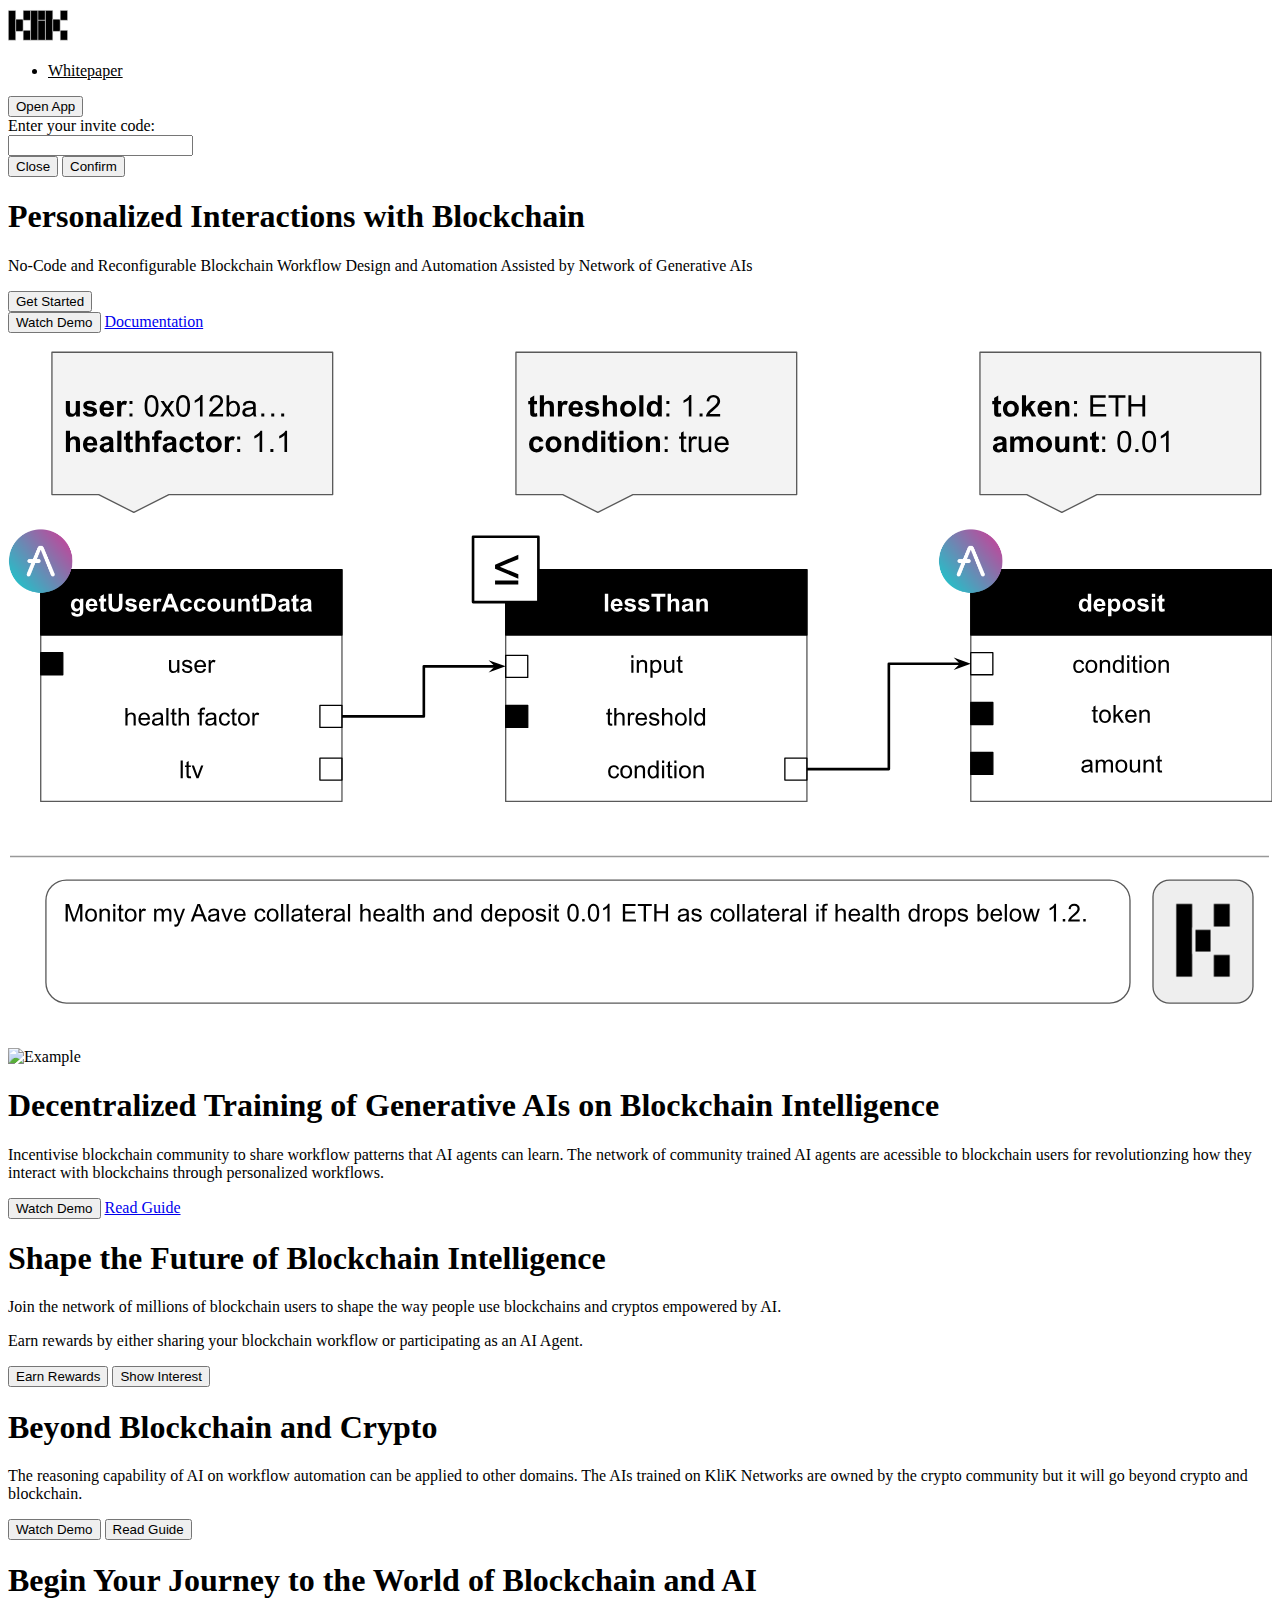
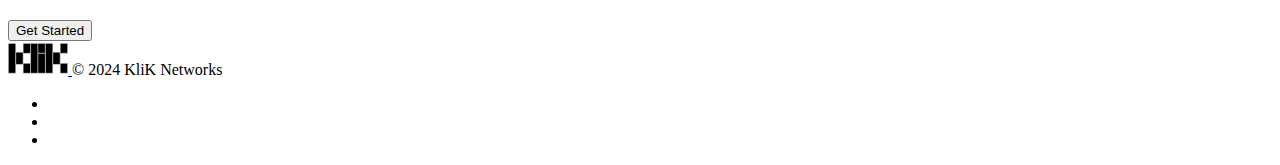
==== index.html @ 8d8f2c4b "home page" ====
<!DOCTYPE html>
<html>
<head>
    <title>KliK Networks</title>
    <link rel="icon" type="image/x-icon" href="/images/favicon.ico">
    <link href="https://cdn.jsdelivr.net/npm/bootstrap@5.3.2/dist/css/bootstrap.min.css" rel="stylesheet" integrity="sha384-T3c6CoIi6uLrA9TneNEoa7RxnatzjcDSCmG1MXxSR1GAsXEV/Dwwykc2MPK8M2HN" crossorigin="anonymous">
    <link rel="stylesheet" href="css/style.css">
    <script src="https://code.jquery.com/jquery-3.6.0.min.js"></script>
    <script src="https://cdn.jsdelivr.net/npm/bootstrap@5.3.2/dist/js/bootstrap.bundle.min.js" integrity="sha384-C6RzsynM9kWDrMNeT87bh95OGNyZPhcTNXj1NW7RuBCsyN/o0jlpcV8Qyq46cDfL" crossorigin="anonymous"></script>
    <script src="https://kit.fontawesome.com/2884fdf7a1.js" crossorigin="anonymous"></script>
</head>
<body>
  <script src="js/script.js"></script>
  <nav class="navbar sticky-top top-0 flex-md-nowrap p-3 mb-3 border-bottom d-flex flex-wrap align-items-center justify-content-center justify-content-lg-start bg-white">
    <a href="/" class="d-flex align-items-center mb-2 p-3 mb-lg-0 link-body-emphasis text-decoration-none">
      <img src="/images/logo.svg" alt="logo" width=60 />
    </a>

    <ul class="nav col-12 col-lg-auto me-lg-auto mb-2 justify-content-center mb-md-0">
      <li><a href="/whitepaper" class="nav-link px-2 fs-5 link-body-emphasis">Whitepaper</a></li>
    </ul>

    <div class="text-end">
      <button type="button" class="btn btn-dark" data-bs-toggle="modal" data-bs-target="#inviteCodeModal">Open App</button>
    </div>
  </nav>
  <main class="col-lg-9 mx-auto">
    <div class="modal fade" id="inviteCodeModal" tabindex="-1" aria-hidden="true">
      <div class="modal-dialog">
        <div class="modal-content">
          <div class="modal-body">
            <div class="mb-3">
              <label for="basic-url" class="form-label">Enter your invite code:</label>
              <div class="input-group">
                <input type="text" class="form-control" id="invite-code" aria-describedby="code-status">
              </div>
              <div class="form-text" id="code-status"></div>
            </div>
          </div>
          <div class="modal-footer">
            <button type="button" class="btn btn-secondary" data-bs-dismiss="modal">Close</button>
            <button type="button" class="btn btn-dark" onclick="openApp()">Confirm</button>
          </div>
        </div>
      </div>
    </div>
    <!-- Modal -->
    <div class="row p-2 bg-body-tertiary rounded-3">
      <div class="col-md-6">
        <div class="h-100 py-5 my-4">
          <div class="h-100 container-fluid py-5">
            <h1 class="display-6 fw-bold">Personalized Interactions with Blockchain</h1>
            <p class="col-md-12 fs-3 mb-4">No-Code and Reconfigurable Blockchain Workflow Design and Automation Assisted by Network of Generative AIs</p>
            <div class="mb-2">
              <button type="button" class="btn btn-dark w-50" data-bs-toggle="modal" data-bs-target="#inviteCodeModal">Get Started</button>
            </div>
            <div>
              <button class="btn btn-outline-dark btn btn-sm w-25" type="button">Watch Demo</button>
              <a href="/whitepaper" class="btn btn-outline-dark btn-sm w-25" type="button">Documentation</a>
            </div>
          </div>
        </div>
      </div>
      <div class="col-md-6 p-0">
        <div class="h-100 mb-4">
          <div class="h-100 container-fluid my-auto d-flex align-items-center justify-content-center">
            <img class="min-vw-30" src="/images/aave.svg" alt="Example" width="100%"/>
          </div>
        </div>
      </div>
    </div>
    <div class="row bg-white">
      <div class="col-md-6 p-0">
        <div class="h-100 mb-4">
          <div class="h-100 container-fluid my-auto d-flex align-items-center justify-content-center">
            <img class="min-vw-30" src="/images/structure.svg" alt="Example" width="100%"/>
          </div>
        </div>
      </div>
      <div class="col-md-6">
        <div class="h-100 py-5 my-4">
          <div class="h-100 container-fluid py-5">
            <h1 class="display-6 fw-bold">Decentralized Training of Generative AIs on Blockchain Intelligence</h1>
            <p class="col-md-12 fs-4">Incentivise blockchain community to share workflow patterns that AI agents can learn. The network of community trained AI agents are acessible to blockchain users for revolutionzing how they interact with blockchains through personalized workflows.</p>
            <div>
              <button class="btn btn-dark btn" type="button">Watch Demo</button>
              <a href="/whitepaper#vision-tab" class="btn btn-outline-dark" type="button">Read Guide</a>
            </div>
          </div>
        </div>
      </div>
    </div>
    <div class="row bg-body-tertiary rounded-3">
      <div class="col-md-12">
        <div class="p-5 my-4">
          <div class="container-fluid py-5">
            <h1 class="display-6 fw-bold text-center">Shape the Future of Blockchain Intelligence</h1>
              <p class="col-md-12 fs-4 text-center">Join the network of millions of blockchain users to shape the way people use blockchains and cryptos empowered by AI.</p>
            <p class="col-md-12 fs-4 text-center">Earn rewards by either sharing your blockchain workflow or participating as an AI Agent.</p>
            <div class="text-center">
              <button class="btn btn-dark btn btn-lg" type="button">Earn Rewards</button>
              <button class="btn btn-outline-dark btn-lg" type="button">Show Interest</button>
            </div>
          </div>
        </div>
      </div>
    </div>
    <div class="row">
      <div class="col-md-12">
        <div class="p-5 my-4">
          <div class="container-fluid py-5">
            <h1 class="display-6 fw-bold text-center">Beyond Blockchain and Crypto</h1>
              <p class="col-md-12 fs-4 text-center">The reasoning capability of AI on workflow automation can be applied to other domains. The AIs trained on KliK Networks are owned by the crypto community but it will go beyond crypto and blockchain. </p>
            <div class="text-center">
              <button class="btn btn-dark btn btn-lg" type="button">Watch Demo</button>
              <button class="btn btn-outline-dark btn-lg" type="button">Read Guide</button>
            </div>
          </div>
        </div>
      </div>
    </div>
    <div class="row">
      <div class="col-md-12">
        <div class="p-5 my-4 text-bg-dark rounded-3">
          <div class="container-fluid py-5">
            <h1 class="display-6 fw-bold text-center">Begin Your Journey to the World of Blockchain and AI</h1>
            <div class="text-center">
              <button type="button" class="btn btn-light btn-lg" data-bs-toggle="modal" data-bs-target="#inviteCodeModal">Get Started</button>
            </div>
          </div>
        </div>
      </div>
    </div>
  </main>
  <div>
    <div class="container">
      <footer class="d-flex flex-wrap justify-content-between align-items-center py-3 my-4 border-top">
        <div class="col-md-4 d-flex align-items-center">
          <a href="/" class="mb-3 me-2 mb-md-0 text-body-secondary text-decoration-none lh-1">
            <img src="images/logo.svg" alt="logo" width=60 />
          </a>
          <span class="mb-3 mb-md-0 text-body-secondary">© 2024 KliK Networks</span>
        </div>

        <ul class="nav col-md-4 justify-content-end list-unstyled d-flex">
          <li class="fs-4 mx-1"><a class="text-body-secondary" href="#"><i class="fa-brands fa-twitter"></i></a></li>
          <li class="fs-4 mx-1"><a class="text-body-secondary" href="#"><i class="fa-brands fa-discord"></i></a></li>
          <li class="fs-4 mx-1"><a class="text-body-secondary" href="#"><i class="fa-brands fa-telegram"></i></a></li>
        </ul>
      </footer>
    </div>
  </div>
</body>
</html>
---- css/style.css ----
.nav-link {
  color: black;
}

.nav-link:hover {
  color: black;
}

.tab-pane p {
  font-size: 1.25em;
}
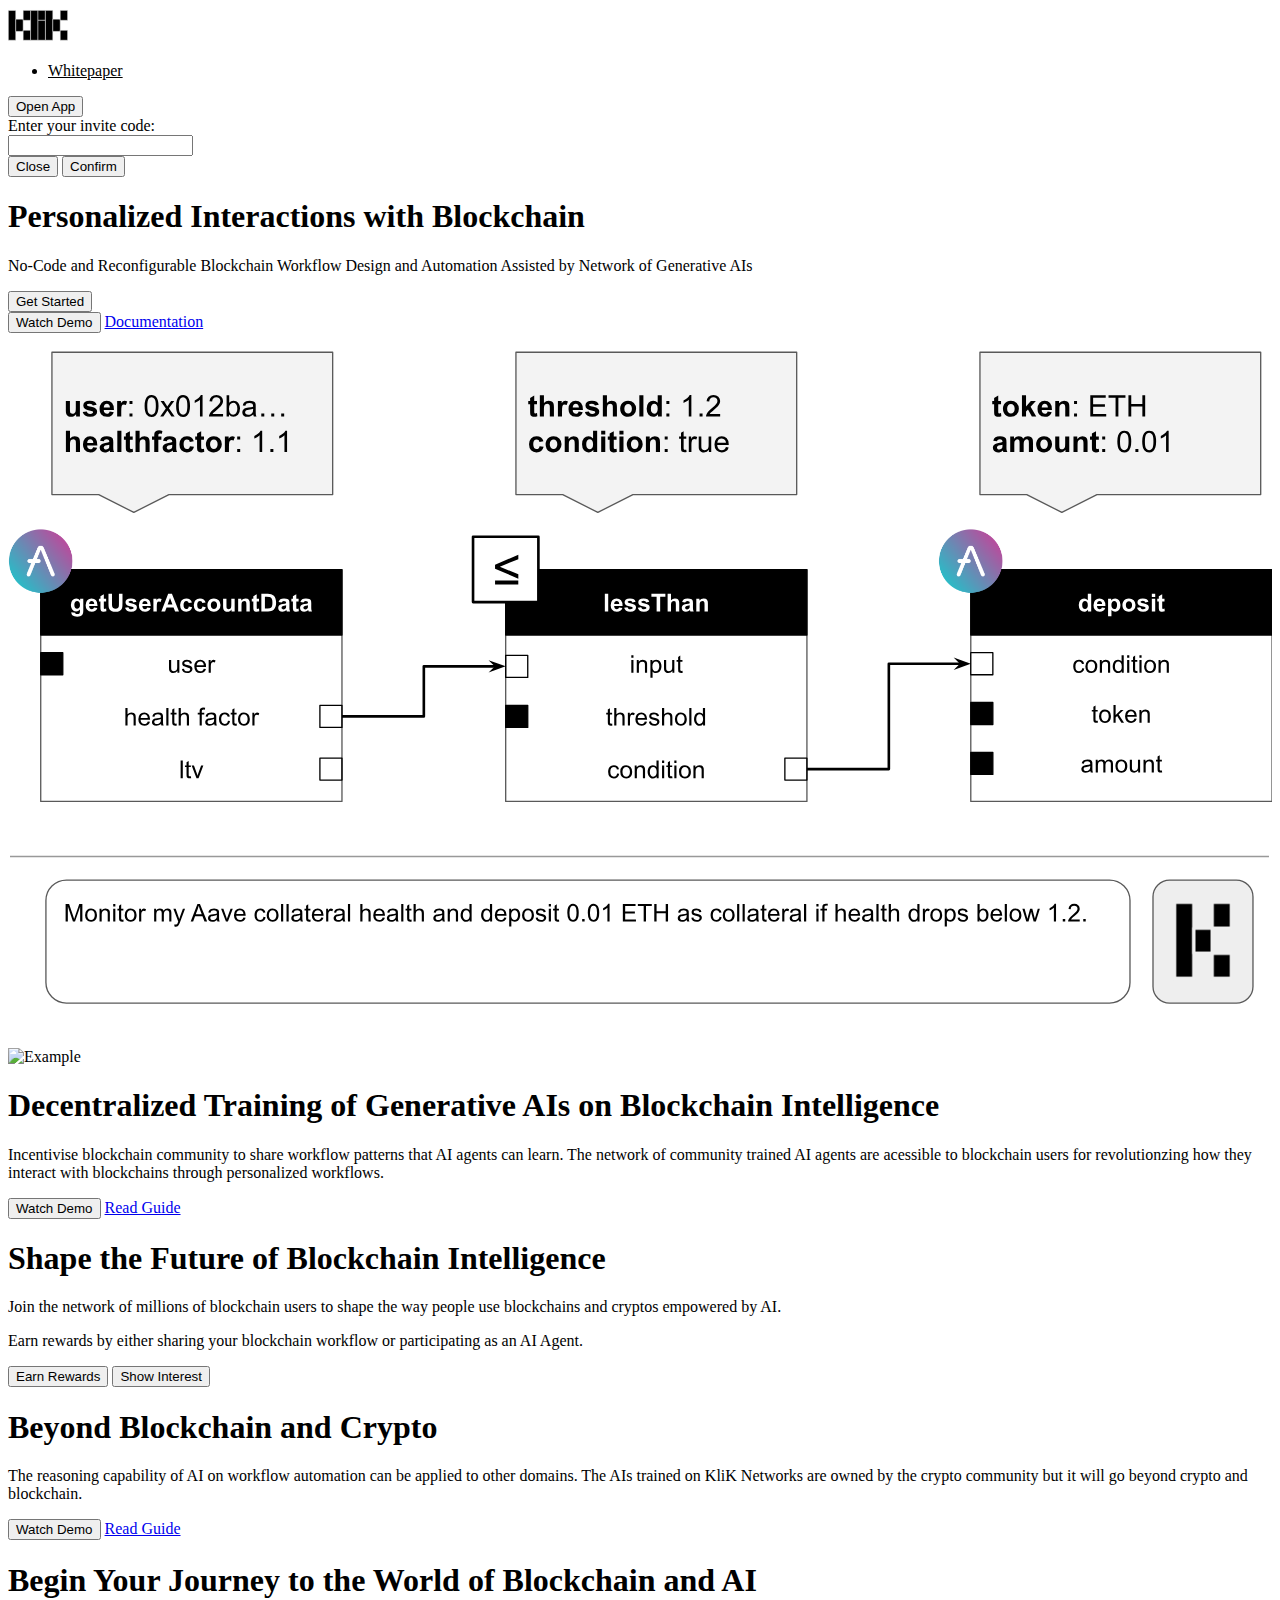
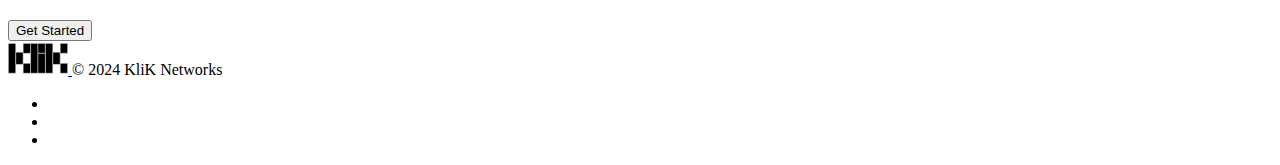
==== commit 48060893: "home page" ====
--- a/index.html
+++ b/index.html
@@ -84,7 +84,7 @@
             <p class="col-md-12 fs-4">Incentivise blockchain community to share workflow patterns that AI agents can learn. The network of community trained AI agents are acessible to blockchain users for revolutionzing how they interact with blockchains through personalized workflows.</p>
             <div>
               <button class="btn btn-dark btn" type="button">Watch Demo</button>
-              <a href="/whitepaper#vision-tab" class="btn btn-outline-dark" type="button">Read Guide</a>
+              <a href="/whitepaper#system-tab" class="btn btn-outline-dark" type="button">Read Guide</a>
             </div>
           </div>
         </div>
@@ -113,7 +113,7 @@
               <p class="col-md-12 fs-4 text-center">The reasoning capability of AI on workflow automation can be applied to other domains. The AIs trained on KliK Networks are owned by the crypto community but it will go beyond crypto and blockchain. </p>
             <div class="text-center">
               <button class="btn btn-dark btn btn-lg" type="button">Watch Demo</button>
-              <button class="btn btn-outline-dark btn-lg" type="button">Read Guide</button>
+              <a href="/whitepaper#system-tab" class="btn btn-outline-dark btn-lg" type="button">Read Guide</a>
             </div>
           </div>
         </div>
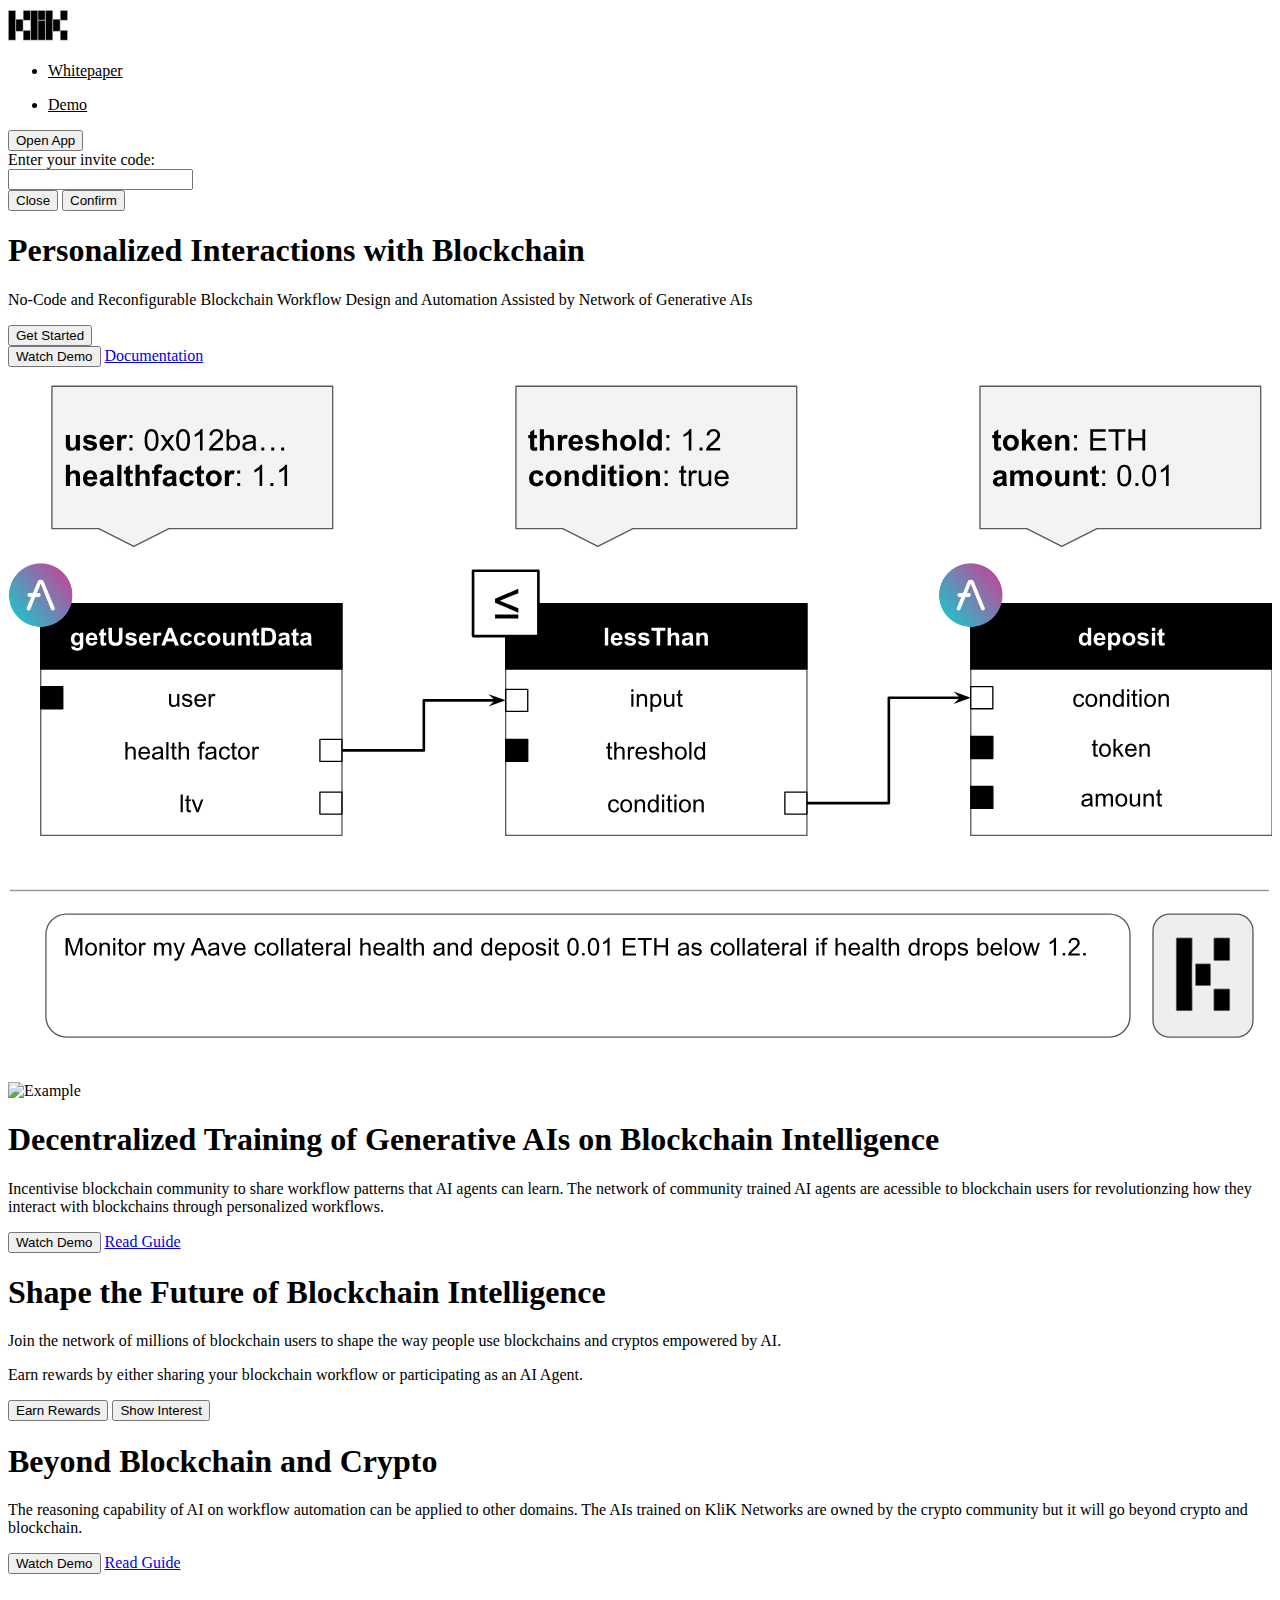
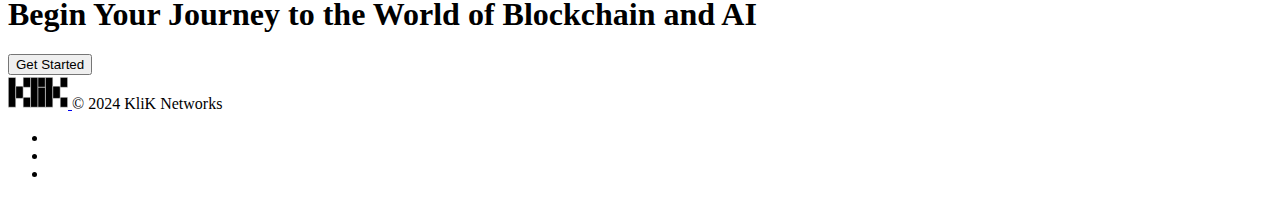
==== commit 82d16ba7: "home page" ====
--- a/index.html
+++ b/index.html
@@ -18,6 +18,9 @@
 
     <ul class="nav col-12 col-lg-auto me-lg-auto mb-2 justify-content-center mb-md-0">
       <li><a href="/whitepaper" class="nav-link px-2 fs-5 link-body-emphasis">Whitepaper</a></li>
+    </ul>
+    <ul class="nav col-12 col-lg-auto me-lg-auto mb-2 justify-content-center mb-md-0">
+      <li><a href="/demo" class="nav-link px-2 fs-5 link-body-emphasis">Demo</a></li>
     </ul>
 
     <div class="text-end">
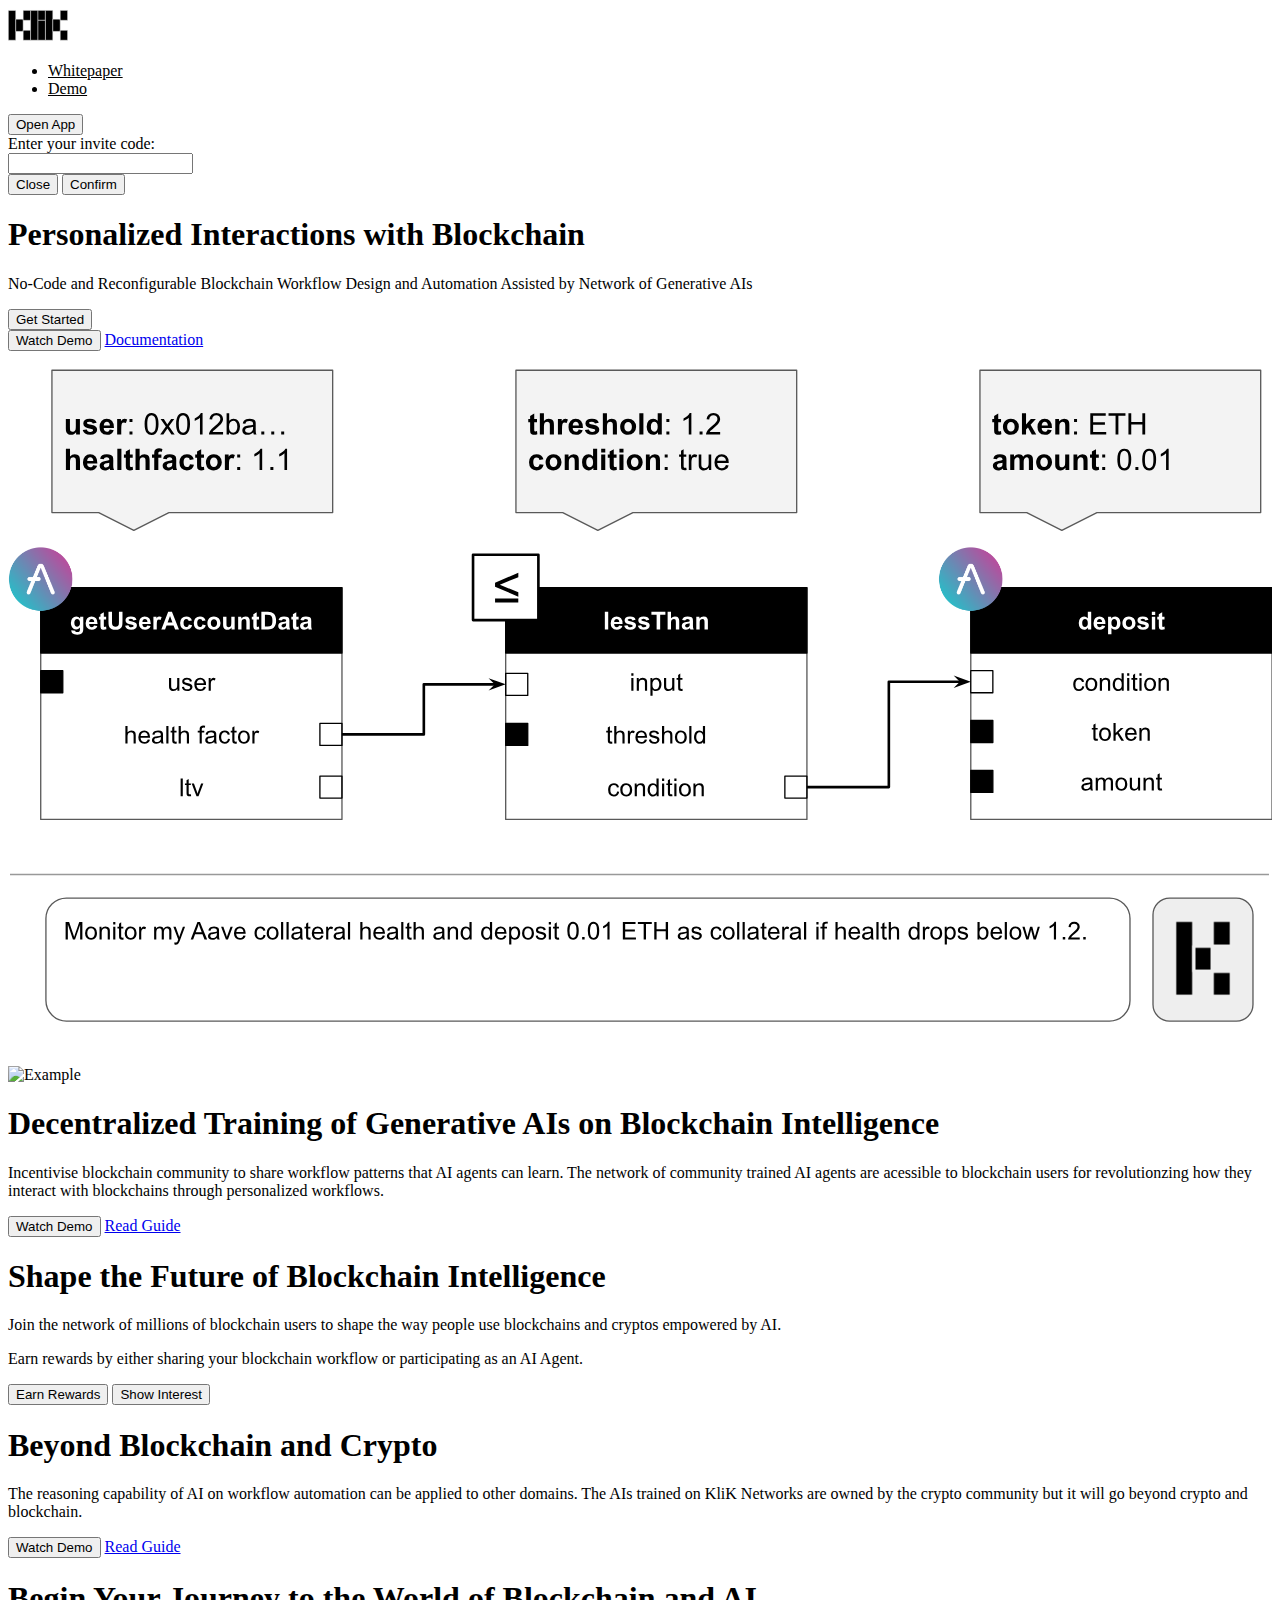
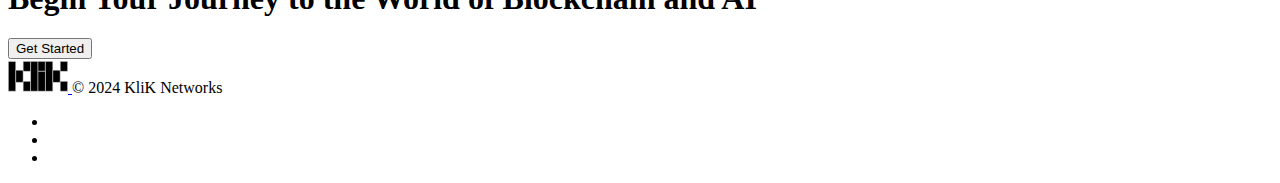
==== commit 3ff24c5d: "home page" ====
--- a/index.html
+++ b/index.html
@@ -18,8 +18,6 @@
 
     <ul class="nav col-12 col-lg-auto me-lg-auto mb-2 justify-content-center mb-md-0">
       <li><a href="/whitepaper" class="nav-link px-2 fs-5 link-body-emphasis">Whitepaper</a></li>
-    </ul>
-    <ul class="nav col-12 col-lg-auto me-lg-auto mb-2 justify-content-center mb-md-0">
       <li><a href="/demo" class="nav-link px-2 fs-5 link-body-emphasis">Demo</a></li>
     </ul>
 
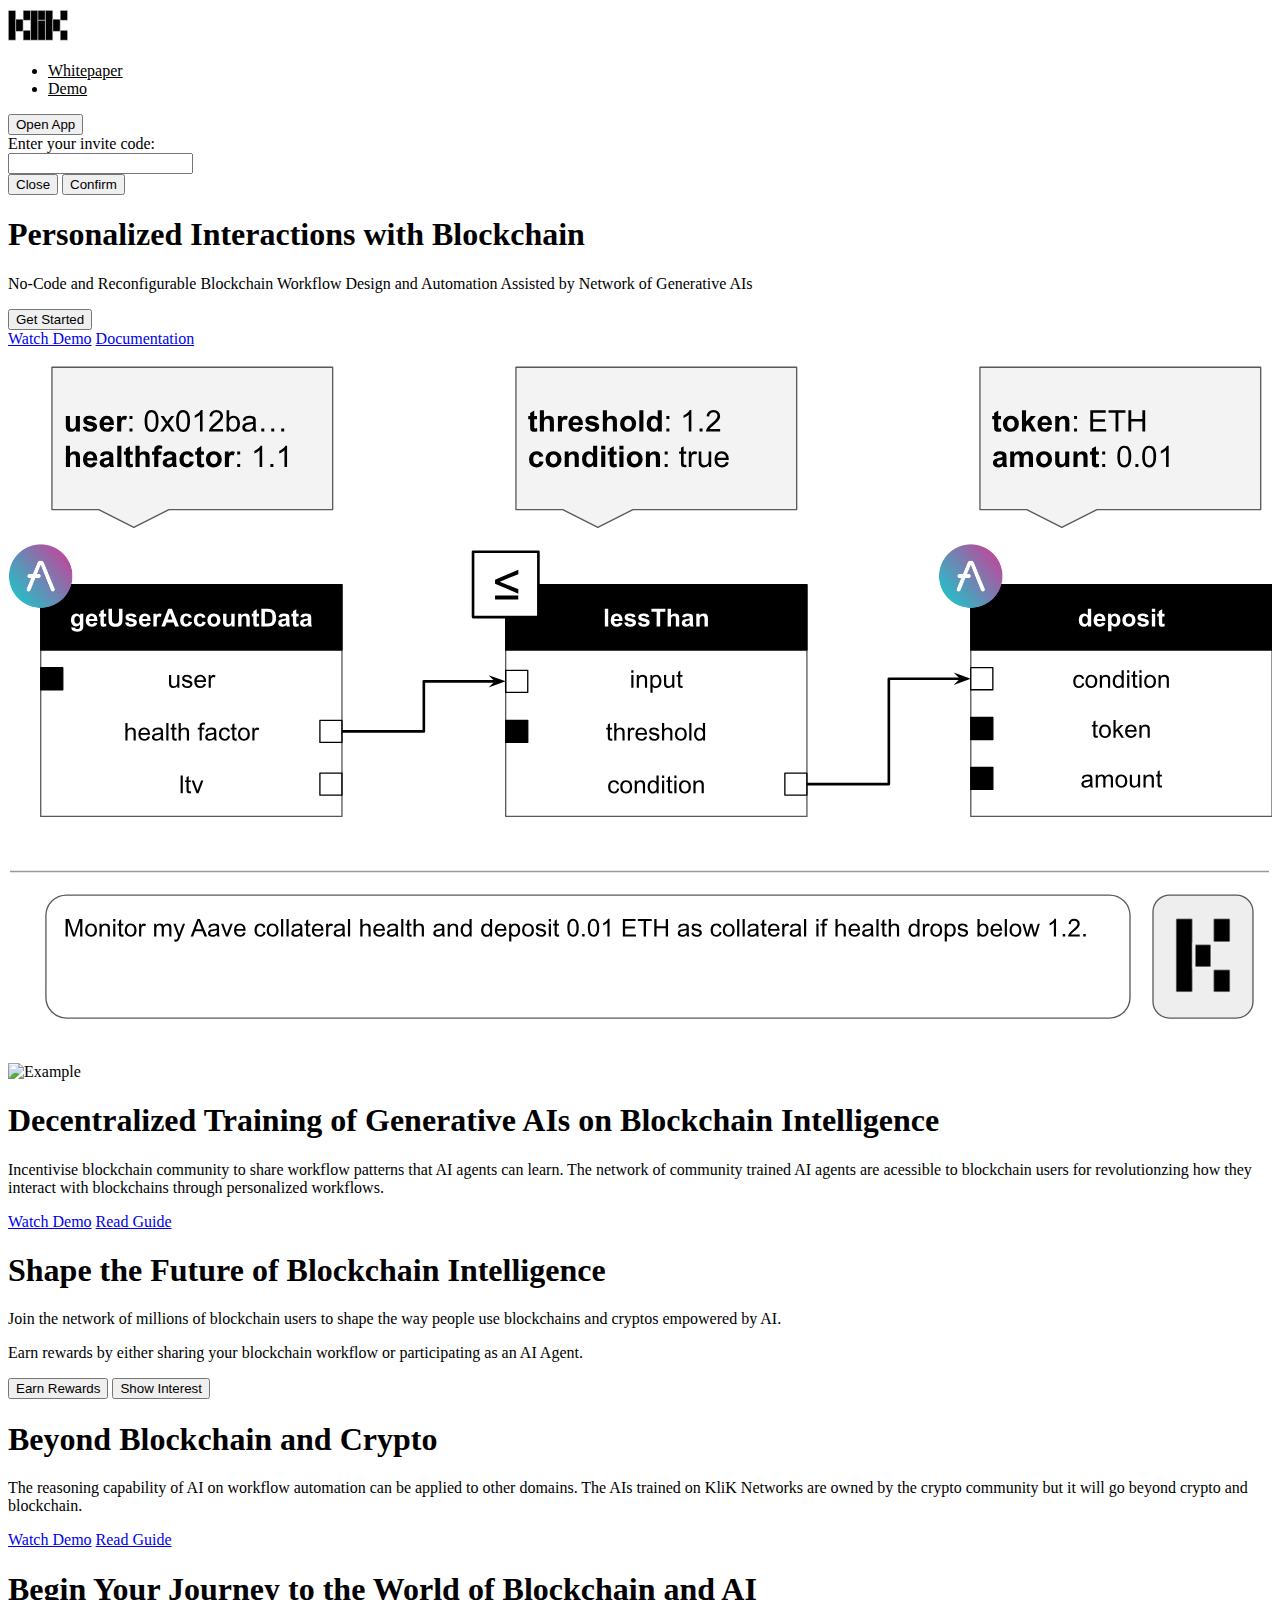
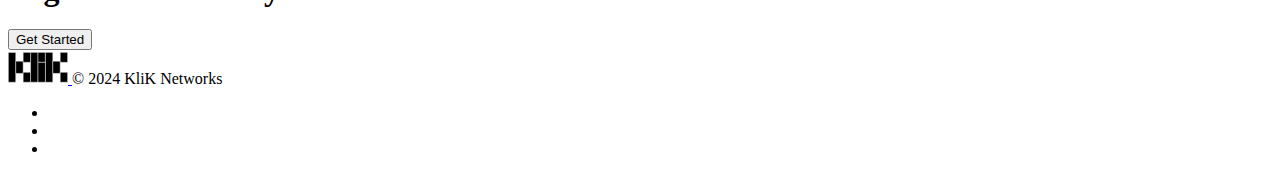
==== commit 62c006a3: "home page" ====
--- a/index.html
+++ b/index.html
@@ -56,7 +56,7 @@
               <button type="button" class="btn btn-dark w-50" data-bs-toggle="modal" data-bs-target="#inviteCodeModal">Get Started</button>
             </div>
             <div>
-              <button class="btn btn-outline-dark btn btn-sm w-25" type="button">Watch Demo</button>
+              <a href="/demo" class="btn btn-outline-dark btn btn-sm w-25" type="button">Watch Demo</a>
               <a href="/whitepaper" class="btn btn-outline-dark btn-sm w-25" type="button">Documentation</a>
             </div>
           </div>
@@ -84,7 +84,7 @@
             <h1 class="display-6 fw-bold">Decentralized Training of Generative AIs on Blockchain Intelligence</h1>
             <p class="col-md-12 fs-4">Incentivise blockchain community to share workflow patterns that AI agents can learn. The network of community trained AI agents are acessible to blockchain users for revolutionzing how they interact with blockchains through personalized workflows.</p>
             <div>
-              <button class="btn btn-dark btn" type="button">Watch Demo</button>
+              <a href="/demo" class="btn btn-dark btn" type="button">Watch Demo</a>
               <a href="/whitepaper#system-tab" class="btn btn-outline-dark" type="button">Read Guide</a>
             </div>
           </div>
@@ -113,7 +113,7 @@
             <h1 class="display-6 fw-bold text-center">Beyond Blockchain and Crypto</h1>
               <p class="col-md-12 fs-4 text-center">The reasoning capability of AI on workflow automation can be applied to other domains. The AIs trained on KliK Networks are owned by the crypto community but it will go beyond crypto and blockchain. </p>
             <div class="text-center">
-              <button class="btn btn-dark btn btn-lg" type="button">Watch Demo</button>
+              <a href="/demo" class="btn btn-dark btn btn-lg" type="button">Watch Demo</a>
               <a href="/whitepaper#system-tab" class="btn btn-outline-dark btn-lg" type="button">Read Guide</a>
             </div>
           </div>
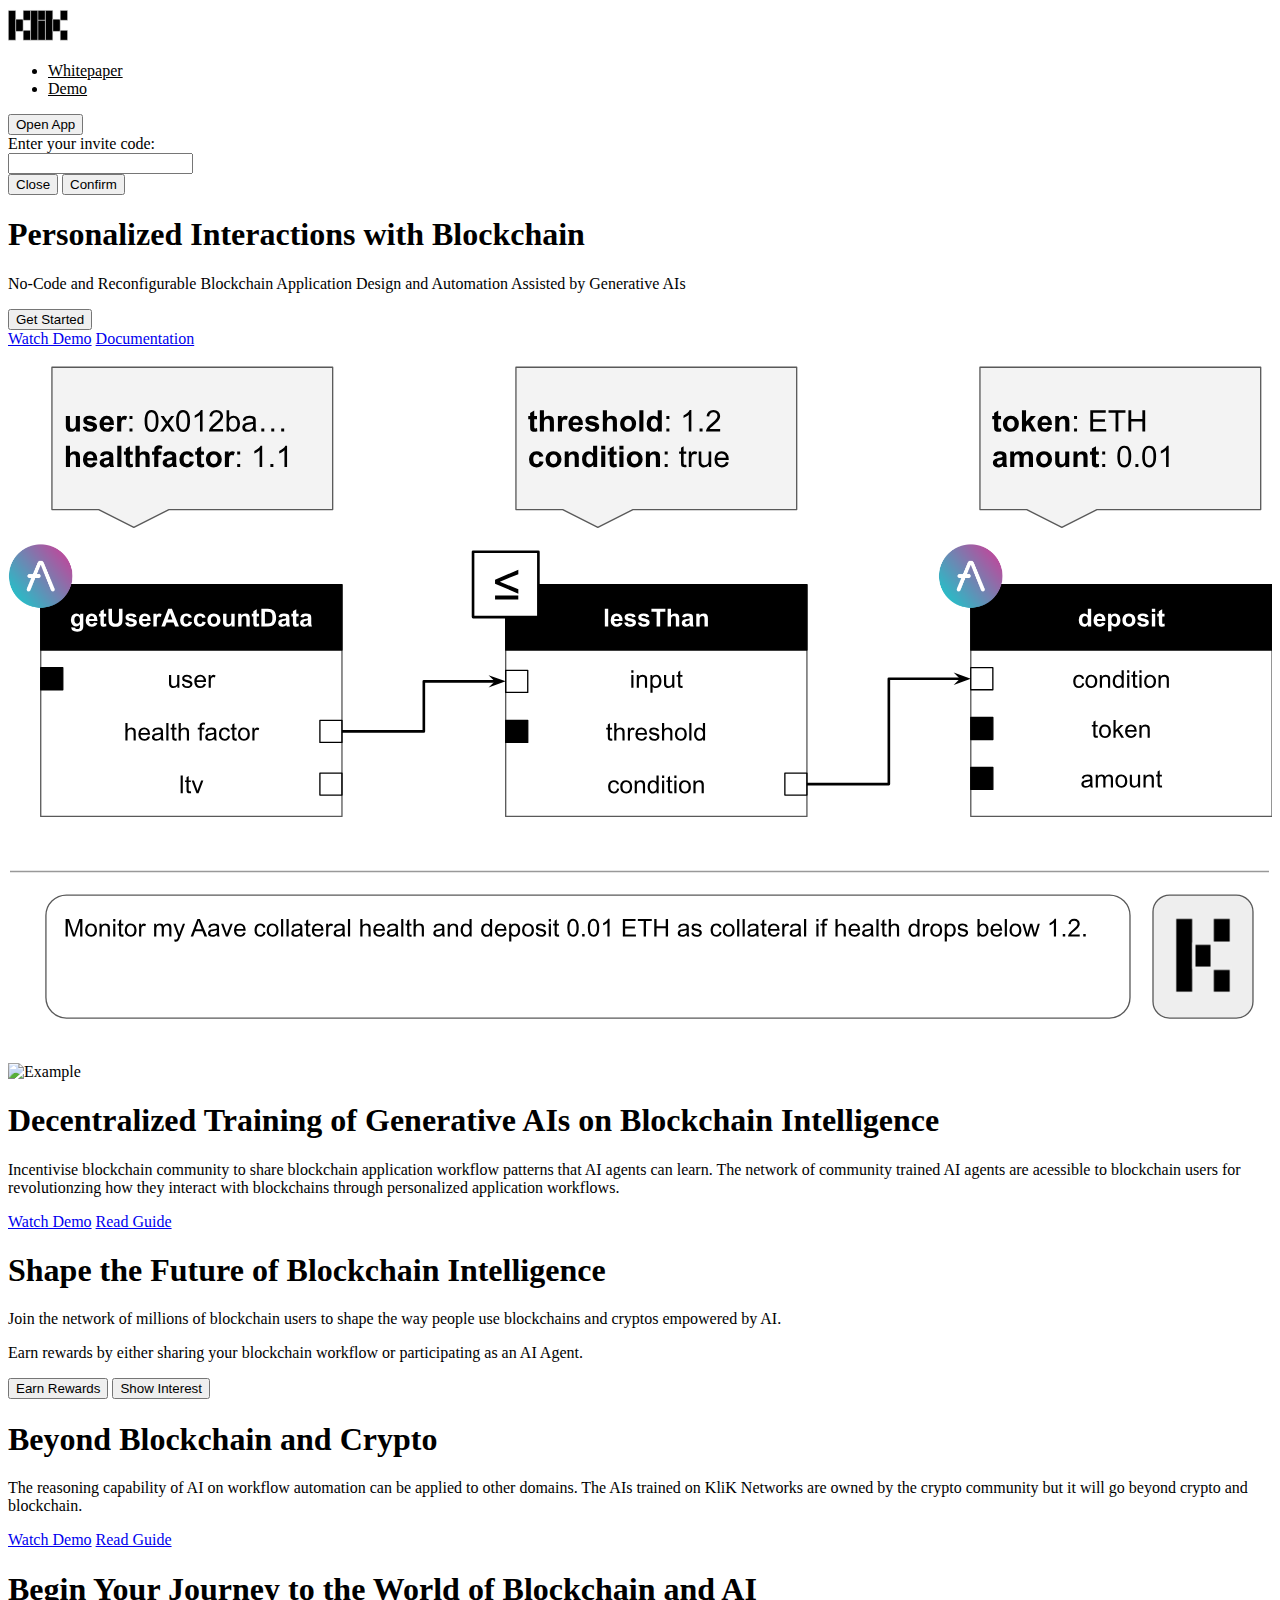
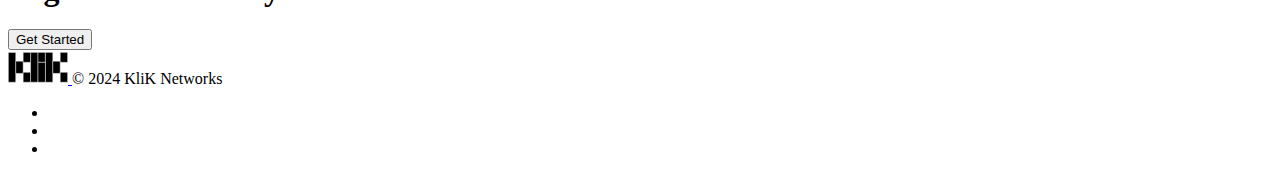
==== commit 23837281: "home page" ====
--- a/index.html
+++ b/index.html
@@ -51,7 +51,7 @@
         <div class="h-100 py-5 my-4">
           <div class="h-100 container-fluid py-5">
             <h1 class="display-6 fw-bold">Personalized Interactions with Blockchain</h1>
-            <p class="col-md-12 fs-3 mb-4">No-Code and Reconfigurable Blockchain Workflow Design and Automation Assisted by Network of Generative AIs</p>
+            <p class="col-md-12 fs-3 mb-4">No-Code and Reconfigurable Blockchain Application Design and Automation Assisted by Generative AIs</p>
             <div class="mb-2">
               <button type="button" class="btn btn-dark w-50" data-bs-toggle="modal" data-bs-target="#inviteCodeModal">Get Started</button>
             </div>
@@ -82,7 +82,7 @@
         <div class="h-100 py-5 my-4">
           <div class="h-100 container-fluid py-5">
             <h1 class="display-6 fw-bold">Decentralized Training of Generative AIs on Blockchain Intelligence</h1>
-            <p class="col-md-12 fs-4">Incentivise blockchain community to share workflow patterns that AI agents can learn. The network of community trained AI agents are acessible to blockchain users for revolutionzing how they interact with blockchains through personalized workflows.</p>
+            <p class="col-md-12 fs-4">Incentivise blockchain community to share blockchain application workflow patterns that AI agents can learn. The network of community trained AI agents are acessible to blockchain users for revolutionzing how they interact with blockchains through personalized application workflows.</p>
             <div>
               <a href="/demo" class="btn btn-dark btn" type="button">Watch Demo</a>
               <a href="/whitepaper#system-tab" class="btn btn-outline-dark" type="button">Read Guide</a>
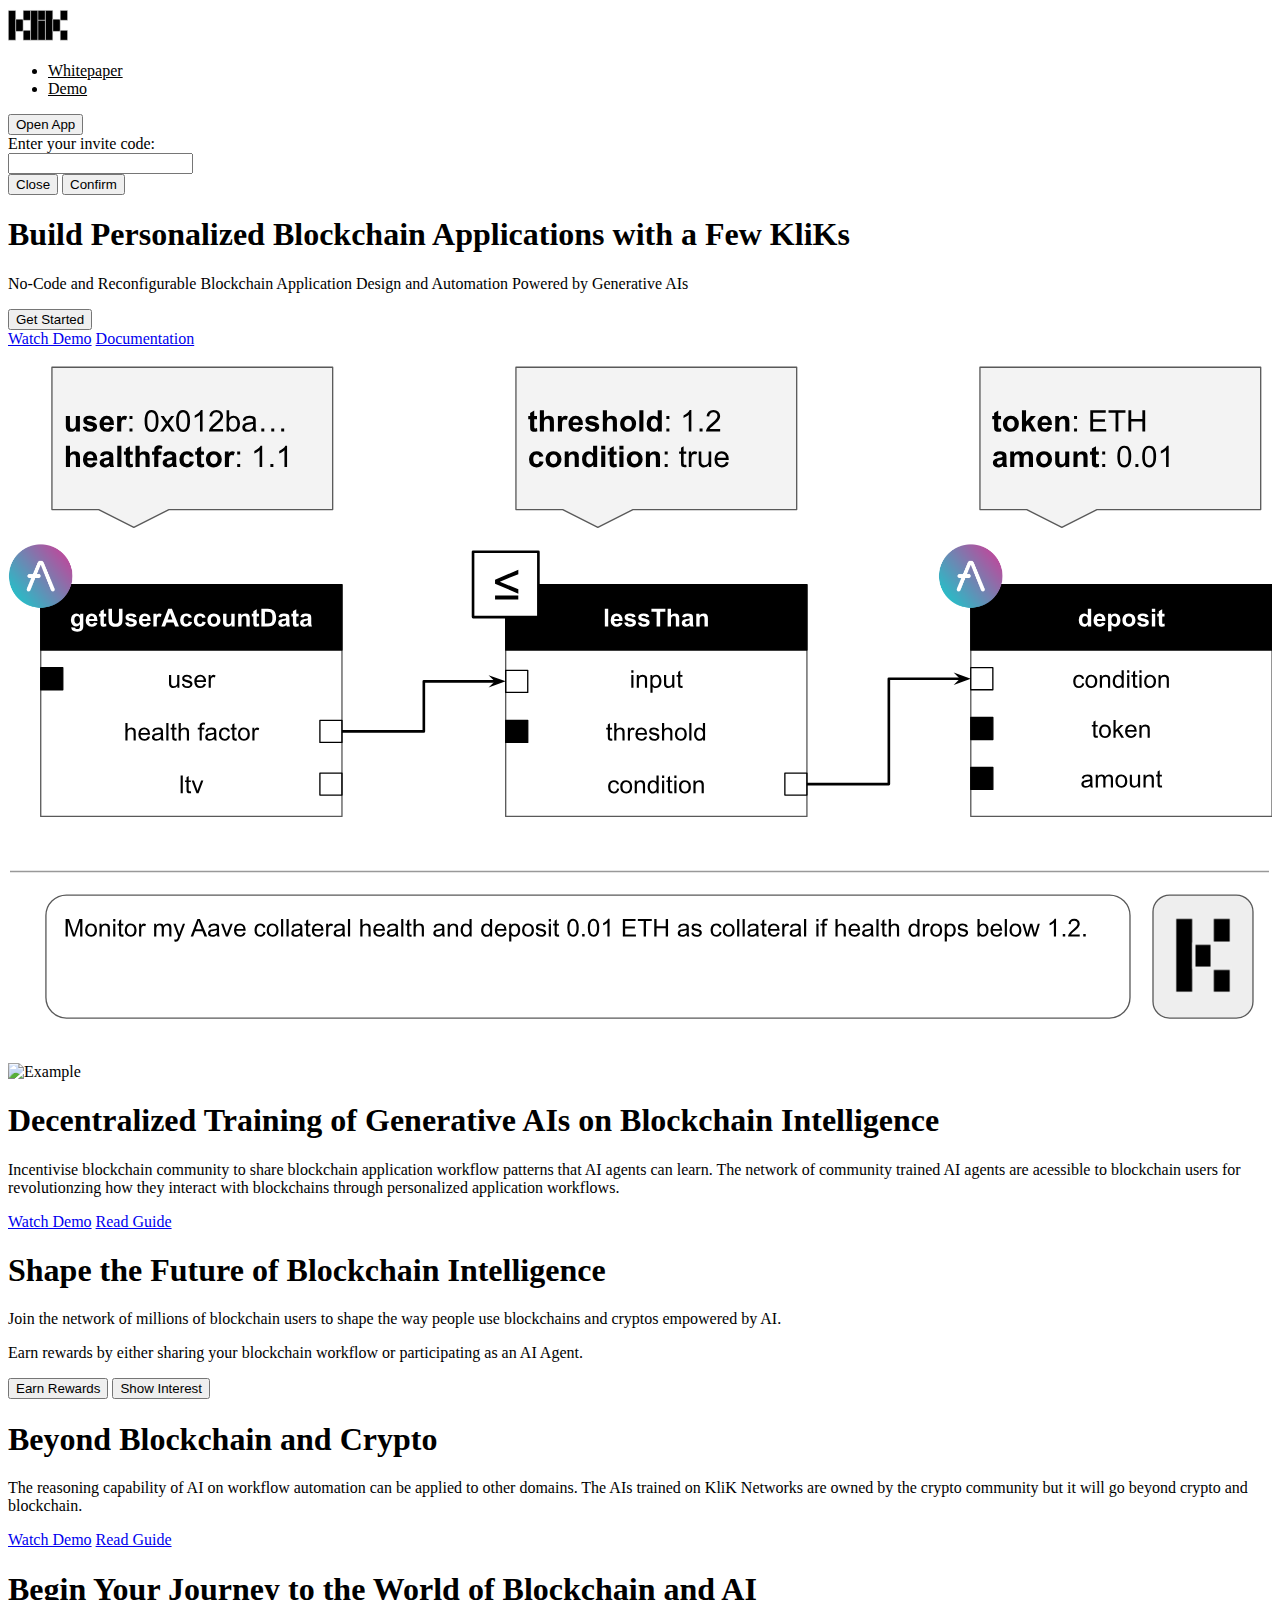
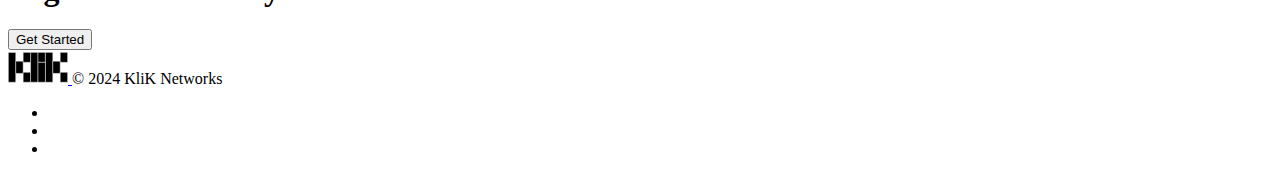
==== commit 5465af3c: "home page" ====
--- a/index.html
+++ b/index.html
@@ -50,8 +50,8 @@
       <div class="col-md-6">
         <div class="h-100 py-5 my-4">
           <div class="h-100 container-fluid py-5">
-            <h1 class="display-6 fw-bold">Personalized Interactions with Blockchain</h1>
-            <p class="col-md-12 fs-3 mb-4">No-Code and Reconfigurable Blockchain Application Design and Automation Assisted by Generative AIs</p>
+            <h1 class="display-6 fw-bold">Build Personalized Blockchain Applications with a Few KliKs</h1>
+            <p class="col-md-12 fs-3 mb-4">No-Code and Reconfigurable Blockchain Application Design and Automation Powered by Generative AIs</p>
             <div class="mb-2">
               <button type="button" class="btn btn-dark w-50" data-bs-toggle="modal" data-bs-target="#inviteCodeModal">Get Started</button>
             </div>
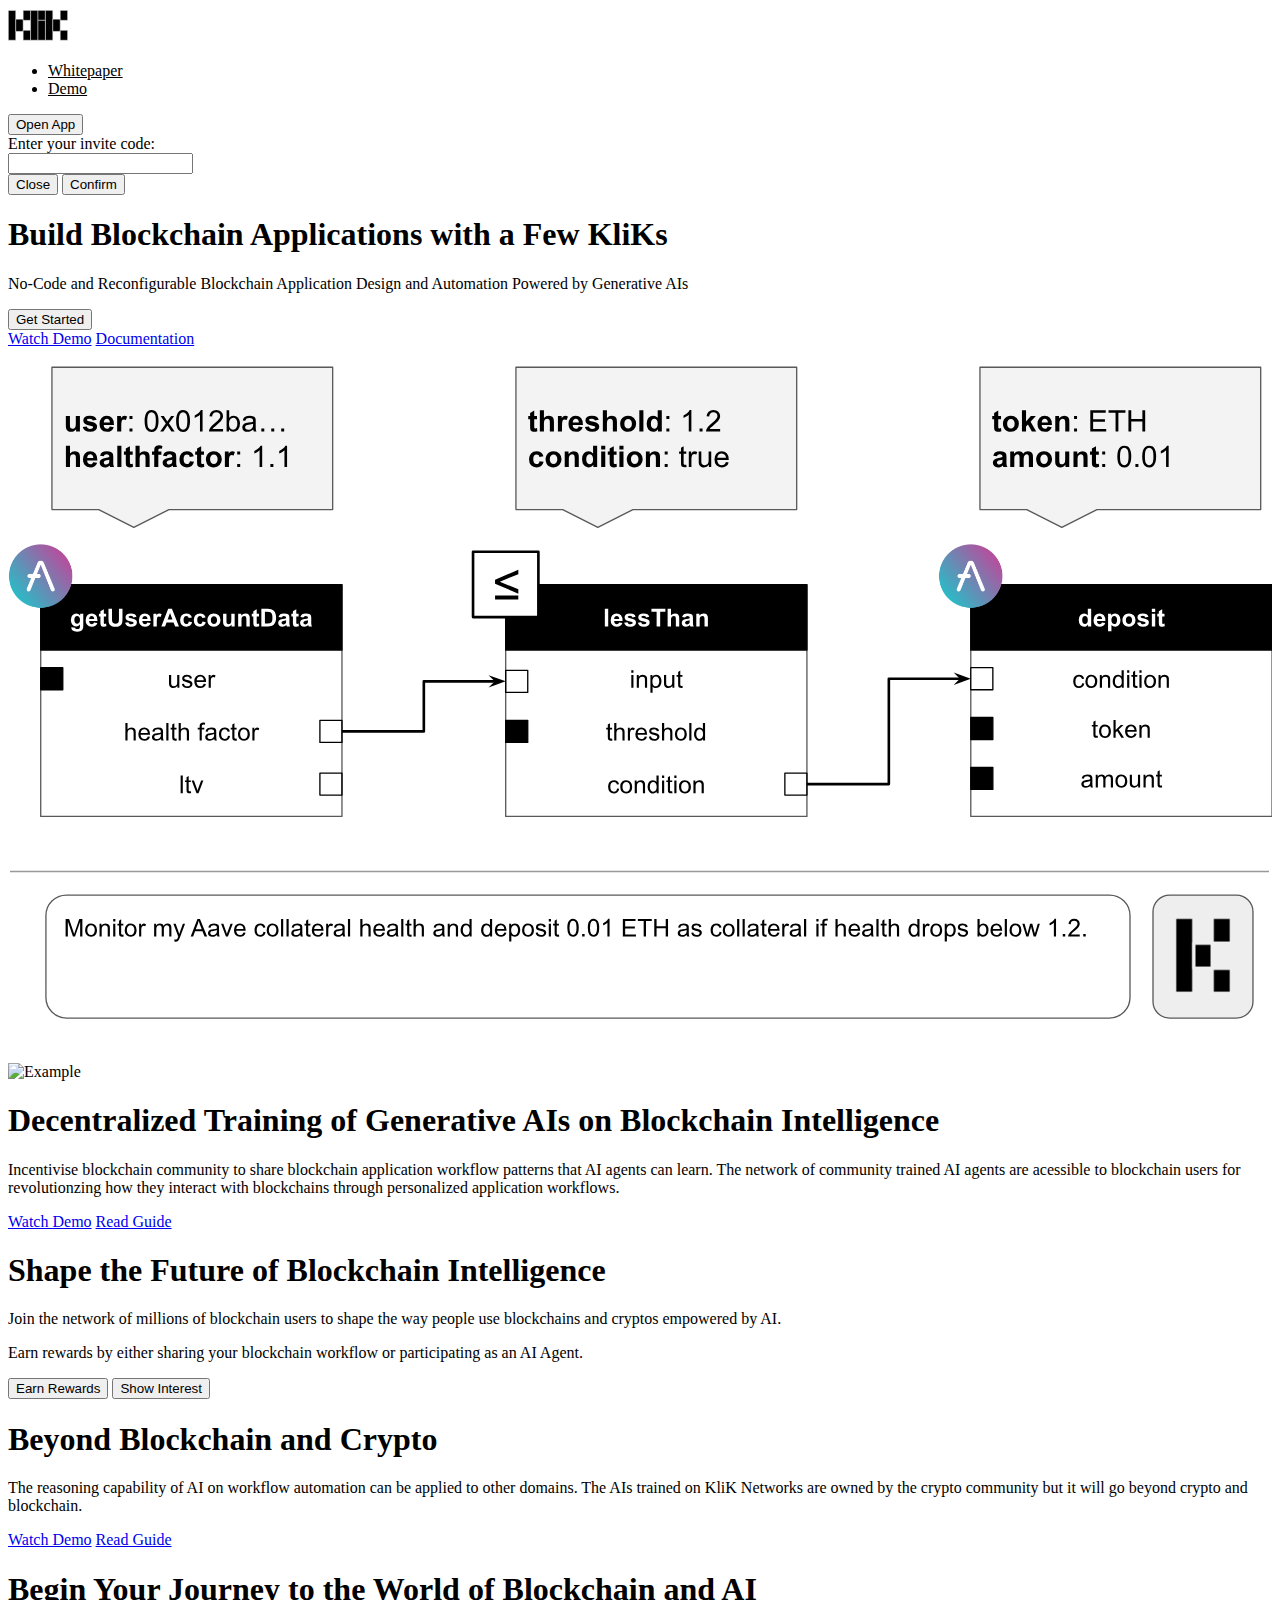
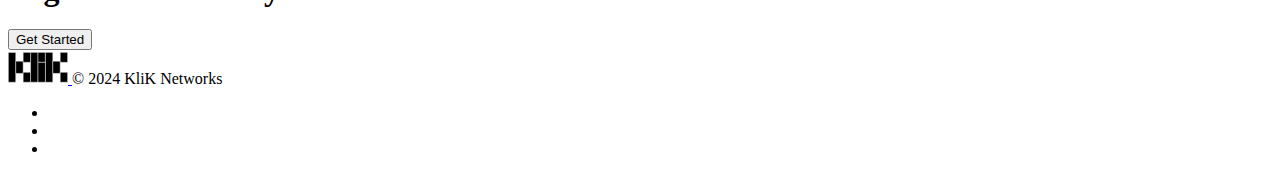
==== commit f5ee0579: "home page" ====
--- a/index.html
+++ b/index.html
@@ -50,7 +50,7 @@
       <div class="col-md-6">
         <div class="h-100 py-5 my-4">
           <div class="h-100 container-fluid py-5">
-            <h1 class="display-6 fw-bold">Build Personalized Blockchain Applications with a Few KliKs</h1>
+            <h1 class="display-6 fw-bold">Build Blockchain Applications with a Few KliKs</h1>
             <p class="col-md-12 fs-3 mb-4">No-Code and Reconfigurable Blockchain Application Design and Automation Powered by Generative AIs</p>
             <div class="mb-2">
               <button type="button" class="btn btn-dark w-50" data-bs-toggle="modal" data-bs-target="#inviteCodeModal">Get Started</button>
